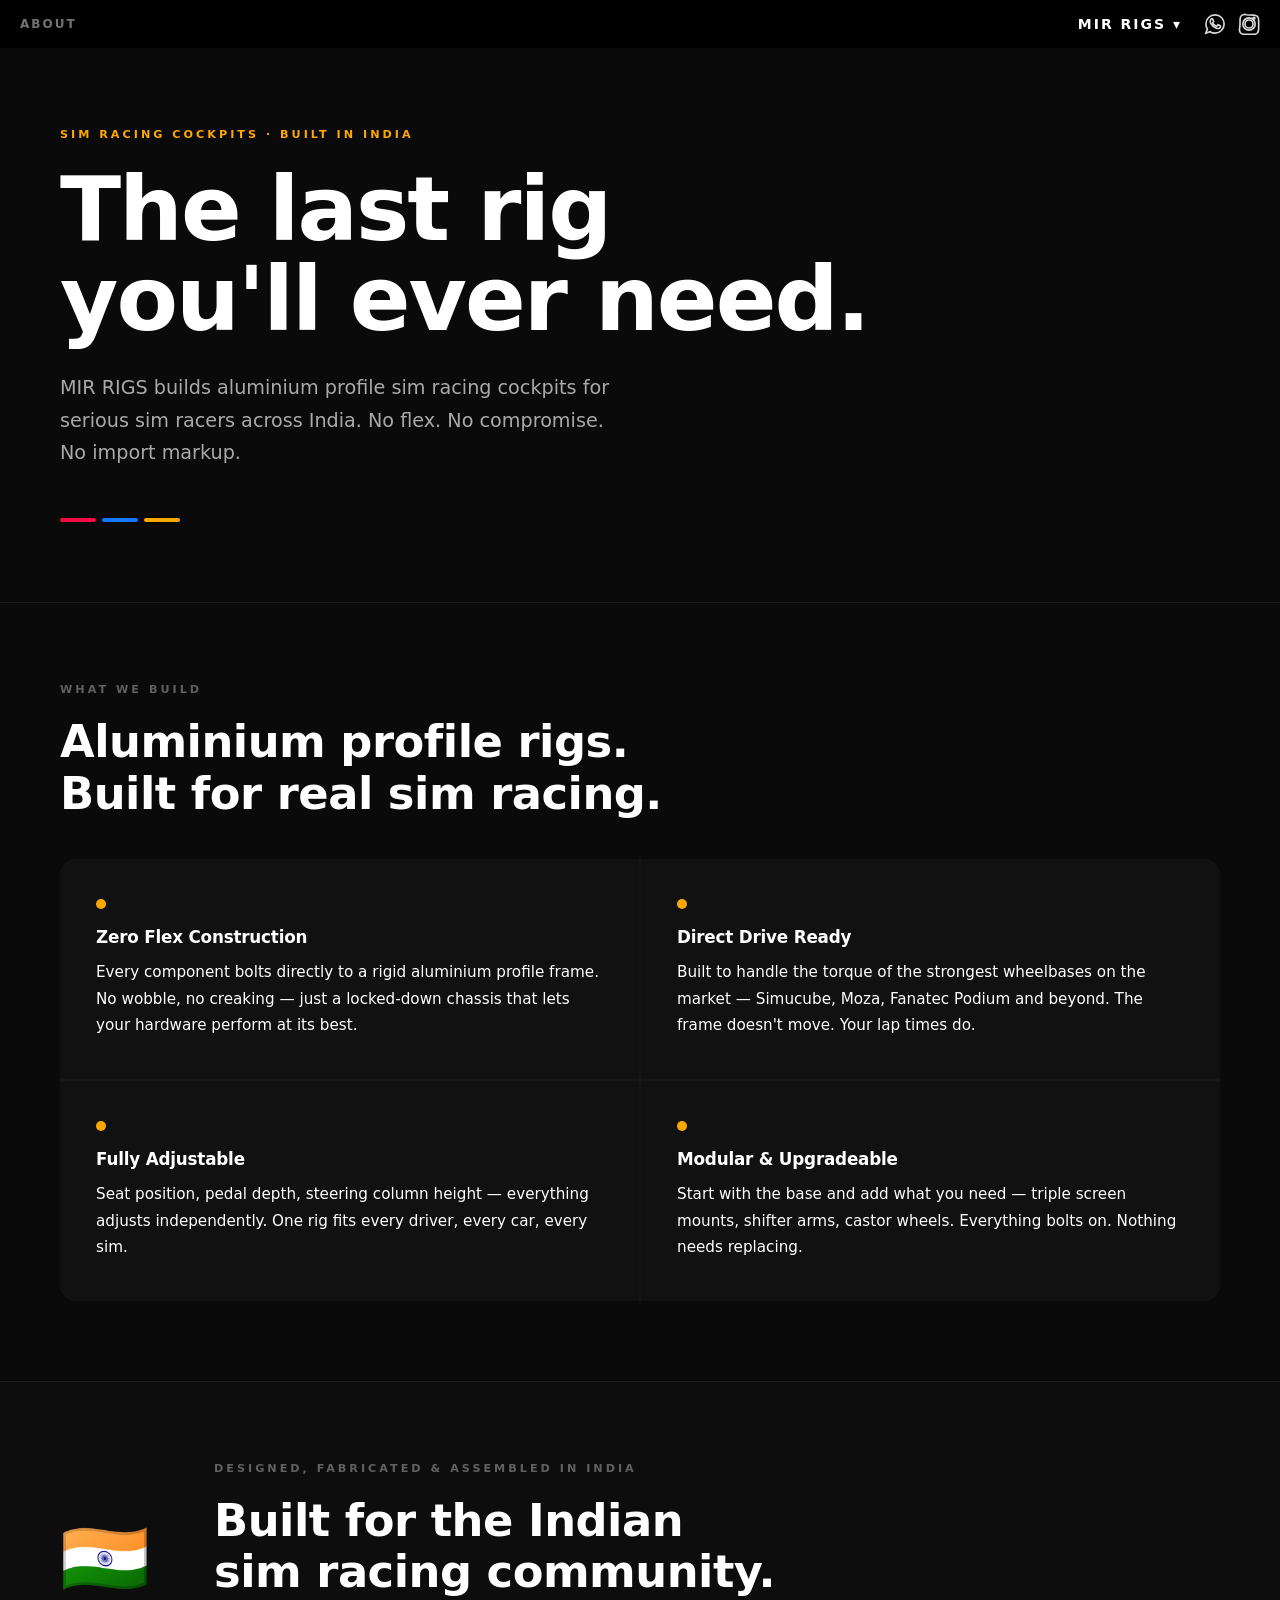
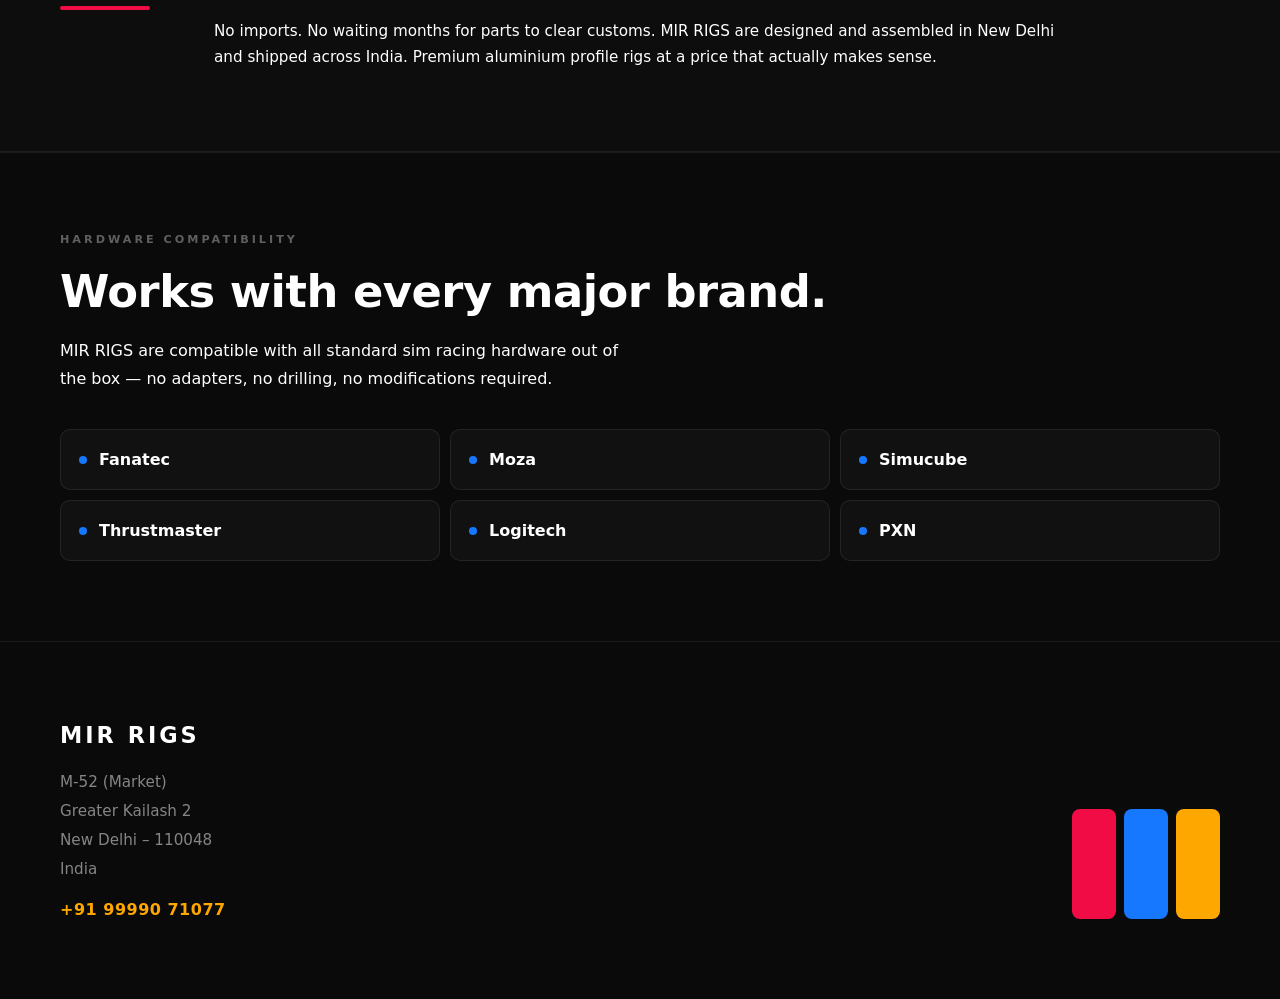
==== about/index.html @ 15a688af "Add about page" ====
<!DOCTYPE html>
<html lang="en">
<head>
  <meta charset="UTF-8" />
  <meta name="viewport" content="width=device-width, initial-scale=1.0" />
  <title>MIR RIGS – About</title>

  <meta name="description" content="MIR RIGS builds premium aluminium profile sim racing cockpits in India. Compatible with Fanatec, Moza, Simucube, Thrustmaster and more. Based in New Delhi, shipping across India.">
  <meta name="keywords" content="sim racing cockpit India, sim racing rig India, aluminium profile rig, direct drive sim rig, GT cockpit India, sim racing setup India, sim rig Delhi">

  <link rel="icon" type="image/png" sizes="512x512" href="/assets/favicon.png">
  <link rel="apple-touch-icon" sizes="180x180" href="/assets/apple-touch-icon.png">

  <meta property="og:type" content="website">
  <meta property="og:title" content="MIR RIGS – About">
  <meta property="og:description" content="Premium aluminium sim racing cockpits built in New Delhi. Configure yours online.">
  <meta property="og:image" content="https://mirrigs.github.io/assets/MIRLOGO.png">

  <link rel="stylesheet" href="../style.css" />
  <link rel="stylesheet" href="about.css" />
</head>

<body class="about-page">

<!-- ===== TOP BAR ===== -->
<div id="topbar">

  <div id="specSwitch">
    <span id="pageLabel">About</span>
  </div>

  <div id="rightBlock">
    <div id="logoDropdownWrap">
      <button id="logoDropdownBtn" aria-haspopup="true" aria-expanded="false">
        MIR RIGS ▾
      </button>
      <div id="logoDropdown" class="dropdown-menu" role="menu">
        <a href="/" class="dropdown-item">3D Viewer</a>
        <a href="/about" class="dropdown-item active">About</a>
      </div>
    </div>

    <div id="socials">
      <a href="https://wa.me/919999071077" target="_blank" aria-label="WhatsApp">
        <svg viewBox="0 0 24 24" aria-hidden="true">
          <path d="M12.04 2C6.58 2 2.13 6.45 2.13 11.9c0 1.98.52 3.91 1.5 5.61L2 22l4.66-1.61a9.86 9.86 0 0 0 5.38 1.58h.01c5.46 0 9.91-4.45 9.91-9.91C21.96 6.45 17.5 2 12.04 2Zm5.75 13.55c-.24.68-1.4 1.29-1.92 1.35-.48.06-1.08.09-1.74-.11-.4-.13-.91-.3-1.57-.58-2.76-1.2-4.56-4.13-4.7-4.32-.14-.19-1.12-1.49-1.12-2.84s.71-2.02.96-2.29c.24-.26.54-.33.72-.33h.52c.17 0 .4-.06.62.47.23.56.78 1.94.85 2.08.07.14.11.31.02.5-.09.19-.14.31-.28.48-.14.17-.3.33-.43.45-.14.14-.29.3-.13.59.16.29.72 1.19 1.54 1.93 1.06.94 1.95 1.24 2.24 1.38.29.14.46.12.63-.07.17-.19.72-.84.91-1.13.19-.28.38-.23.63-.14.25.09 1.6.76 1.88.9.28.14.47.21.54.33.07.12.07.69-.17 1.37Z"/>
        </svg>
      </a>
      <a href="https://www.instagram.com/mir_rigs" target="_blank" aria-label="Instagram">
        <svg viewBox="0 0 24 24" aria-hidden="true">
          <path d="M12 2.2c3.2 0 3.58.01 4.85.07 1.17.06 1.97.24 2.43.41a4.9 4.9 0 0 1 1.77 1.03 4.9 4.9 0 0 1 1.03 1.77c.17.46.35 1.26.41 2.43.06 1.27.07 1.65.07 4.85s-.01 3.58-.07 4.85c-.06 1.17-.24 1.97-.41 2.43a4.9 4.9 0 0 1-1.03 1.77 4.9 4.9 0 0 1-1.77 1.03c-.46.17-1.26.35-2.43.41-1.27.06-1.65.07-4.85.07s-3.58-.01-4.85-.07c-1.17-.06-1.97-.24-2.43-.41a4.9 4.9 0 0 1-1.77-1.03 4.9 4.9 0 0 1-1.03-1.77c-.17-.46-.35-1.26-.41-2.43C2.21 15.58 2.2 15.2 2.2 12s.01-3.58.07-4.85c.06-1.17.24-1.97.41-2.43a4.9 4.9 0 0 1 1.03-1.77 4.9 4.9 0 0 1 1.77-1.03c.46-.17 1.26-.35 2.43-.41C8.42 2.21 8.8 2.2 12 2.2Zm0 3.08a6.72 6.72 0 1 0 0 13.44 6.72 6.72 0 0 0 0-13.44Zm0 11.08a4.36 4.36 0 1 1 0-8.72 4.36 4.36 0 0 1 0 8.72Zm5.4-11.55a1.02 1.02 0 1 1 0 2.04 1.02 1.02 0 0 1 0-2.04Z"/>
        </svg>
      </a>
    </div>
  </div>

</div>

<!-- ===== CONTENT ===== -->
<main class="about-main">

  <!-- HERO -->
  <section class="ab-hero">
    <div class="ab-eyebrow">Sim Racing Cockpits · Built in India</div>
    <h1 class="ab-h1">The last rig<br>you'll ever need.</h1>
    <p class="ab-lead">
      MIR RIGS builds aluminium profile sim racing cockpits for serious sim racers across India.
      No flex. No compromise. No import markup.
    </p>
    <div class="ab-colorbar">
      <div style="background:#f10c45;"></div>
      <div style="background:#1677ff;"></div>
      <div style="background:#fea700;"></div>
    </div>
  </section>

  <!-- FEATURES -->
  <section class="ab-section">
    <div class="ab-section-label">What We Build</div>
    <h2 class="ab-h2">Aluminium profile rigs.<br>Built for real sim racing.</h2>
    <div class="ab-feature-grid">

      <div class="ab-feature-card">
        <div class="ab-num"></div>
        <h3 class="ab-h3">Zero Flex Construction</h3>
        <p class="ab-p">Every component bolts directly to a rigid aluminium profile frame. No wobble, no creaking — just a locked-down chassis that lets your hardware perform at its best.</p>
      </div>

      <div class="ab-feature-card">
        <div class="ab-num"></div>
        <h3 class="ab-h3">Direct Drive Ready</h3>
        <p class="ab-p">Built to handle the torque of the strongest wheelbases on the market — Simucube, Moza, Fanatec Podium and beyond. The frame doesn't move. Your lap times do.</p>
      </div>

      <div class="ab-feature-card">
        <div class="ab-num"></div>
        <h3 class="ab-h3">Fully Adjustable</h3>
        <p class="ab-p">Seat position, pedal depth, steering column height — everything adjusts independently. One rig fits every driver, every car, every sim.</p>
      </div>

      <div class="ab-feature-card">
        <div class="ab-num"></div>
        <h3 class="ab-h3">Modular & Upgradeable</h3>
        <p class="ab-p">Start with the base and add what you need — triple screen mounts, shifter arms, castor wheels. Everything bolts on. Nothing needs replacing.</p>
      </div>

    </div>
  </section>

  <!-- INDIA -->
  <section class="ab-india">
    <div class="ab-india-inner">
      <div class="ab-india-flag">
        <span>🇮🇳</span>
        <div class="ab-india-flag-bar"></div>
      </div>
      <div class="ab-india-text">
        <div class="ab-section-label">Designed, fabricated &amp; assembled in India</div>
        <h2 class="ab-h2">Built for the Indian<br>sim racing community.</h2>
        <p class="ab-p">No imports. No waiting months for parts to clear customs. MIR RIGS are designed and assembled in New Delhi and shipped across India. Premium aluminium profile rigs at a price that actually makes sense.</p>
      </div>
    </div>
  </section>

  <!-- COMPATIBILITY -->
  <section class="ab-section">
    <div class="ab-section-label">Hardware Compatibility</div>
    <h2 class="ab-h2">Works with every major brand.</h2>
    <p class="ab-p ab-p--lead">MIR RIGS are compatible with all standard sim racing hardware out of the box — no adapters, no drilling, no modifications required.</p>
    <div class="ab-compat-grid">
      <div class="ab-compat-item"><span class="ab-dot" style="background:#1677ff;"></span>Fanatec</div>
      <div class="ab-compat-item"><span class="ab-dot" style="background:#1677ff;"></span>Moza</div>
      <div class="ab-compat-item"><span class="ab-dot" style="background:#1677ff;"></span>Simucube</div>
      <div class="ab-compat-item"><span class="ab-dot" style="background:#1677ff;"></span>Thrustmaster</div>
      <div class="ab-compat-item"><span class="ab-dot" style="background:#1677ff;"></span>Logitech</div>
      <div class="ab-compat-item"><span class="ab-dot" style="background:#1677ff;"></span>PXN</div>
    </div>
  </section>

  <!-- CONTACT -->
  <section class="ab-contact">
    <div class="ab-contact-inner">
      <div class="ab-contact-left">
        <div class="ab-contact-brand">MIR RIGS</div>
        <address class="ab-address">
          M-52 (Market)<br>
          Greater Kailash 2<br>
          New Delhi – 110048<br>
          India
        </address>
        <a href="tel:+919999071077" class="ab-phone">+91 99990 71077</a>
      </div>
      <div class="ab-color-blocks">
        <div style="background:#f10c45;"></div>
        <div style="background:#1677ff;"></div>
        <div style="background:#fea700;"></div>
      </div>
    </div>
  </section>

</main>

<script>
  const dropBtn = document.getElementById("logoDropdownBtn");
  const dropMenu = document.getElementById("logoDropdown");
  dropBtn.addEventListener("click", e => {
    e.stopPropagation();
    const isOpen = dropMenu.classList.toggle("show");
    dropBtn.setAttribute("aria-expanded", isOpen);
  });
  document.addEventListener("click", () => {
    dropMenu.classList.remove("show");
    dropBtn.setAttribute("aria-expanded", false);
  });
</script>

</body>
</html>
---- style.css ----
/* ================== ROOT ================== */
:root {
  --topbar-height: 48px;
  --bottom-bar-height: 56px;
}

html, body {
  margin: 0;
  font-family: system-ui, sans-serif;
  background: #1f1f1f;
}

/* ================== TOP BAR ================== */
#topbar {
  position: fixed;
  top: 0;
  left: 0;
  width: 100%;
  height: var(--topbar-height);
  background: #000;
  z-index: 20;

  display: flex;
  align-items: center;
  justify-content: space-between;
  padding: 0 20px;
  box-sizing: border-box;
  gap: 12px;
}

/* ================== SPEC SWITCH ================== */
#specSwitch {
  display: flex;
  gap: 8px;
  flex-shrink: 0;
  align-items: center;
}

.spec-btn {
  height: 32px;
  min-width: 90px;
  padding: 0 16px;
  background: #fff;
  color: #000;
  border: 2px solid #ccc;
  border-radius: 999px;
  font-weight: 700;
  font-size: 13px;
  cursor: pointer;
  transition: background 0.15s ease, color 0.15s ease, border-color 0.15s ease;
}

.spec-btn.active {
  background: #1677ff;
  color: #fff;
  border-color: #fff;
}

/* ================== RIGHT BLOCK ================== */
#rightBlock {
  display: flex;
  align-items: center;
  gap: 14px;
  flex-shrink: 0;
}

/* ================== LOGO DROPDOWN BUTTON ================== */
#logoDropdownWrap {
  position: relative;
}

#logoDropdownBtn {
  background: transparent;
  border: none;
  color: #fff;
  font-weight: 800;
  font-size: 14px;
  letter-spacing: 2px;
  white-space: nowrap;
  cursor: pointer;
  padding: 4px 8px;
  border-radius: 6px;
  transition: opacity 0.15s ease;
}

#logoDropdownBtn:hover {
  opacity: 0.75;
}

/* ================== DROPDOWN MENU ================== */
.dropdown-menu {
  position: absolute;
  top: calc(100% + 10px);
  right: 0;
  min-width: 180px;
  background: #fff;
  border-radius: 12px;
  box-shadow: 0 8px 32px rgba(0,0,0,0.18);
  overflow: hidden;
  opacity: 0;
  pointer-events: none;
  transform: translateY(-6px);
  transition: opacity 0.15s ease, transform 0.15s ease;
  z-index: 999;
}

.dropdown-menu.show {
  opacity: 1;
  pointer-events: all;
  transform: translateY(0);
}

.dropdown-item {
  display: block;
  padding: 12px 20px;
  font-size: 14px;
  font-weight: 600;
  color: #111;
  text-decoration: none;
  border-left: 3px solid transparent;
  transition: background 0.1s ease, border-color 0.1s ease;
}

.dropdown-item:hover {
  background: #f5f5f5;
  border-left-color: #1677ff;
}

.dropdown-item.active {
  border-left-color: #f10c45;
  color: #f10c45;
}

/* ================== SOCIALS ================== */
#socials {
  display: flex;
  gap: 12px;
}

#socials a {
  width: 22px;
  height: 22px;
  display: flex;
  align-items: center;
  justify-content: center;
}

#socials svg {
  width: 100%;
  height: 100%;
  fill: none;
  stroke: #fff;
  stroke-width: 1.8;
  opacity: 0.85;
  shape-rendering: geometricPrecision;
}

#socials a:hover svg { opacity: 0.6; }

/* ================== CANVAS ================== */
canvas { display: block; }

/* ================== UI PANEL ================== */
#ui {
  position: fixed;
  left: 20px;
  top: calc(var(--topbar-height) + (100vh - var(--topbar-height)) / 2);
  transform: translateY(-50%);
  width: 260px;
  max-height: calc(100vh - var(--topbar-height) - 60px);
  padding: 10px;
  background: #e5e5e5;
  display: flex;
  flex-direction: column;
  gap: 6px;
  overflow-y: auto;
  overflow-x: hidden;
  box-sizing: border-box;
}

#ui::after {
  content: "";
  position: sticky;
  bottom: 0;
  height: 32px;
  pointer-events: none;
  background: linear-gradient(to bottom, rgba(229,229,229,0), rgba(229,229,229,1));
}

/* ── h3 scoped to #ui only — does NOT affect about page ── */
#ui h3 {
  margin: 6px 0 2px;
  font-size: 0.9rem;
  opacity: 0.7;
}

/* ── buttons scoped to #ui only — does NOT affect about page ── */
#ui button,
.gt-only button,
.kart-only button {
  padding: 8px 12px;
  background: #fff;
  border: 2px solid transparent;
  cursor: pointer;
  text-align: center;
}

#ui button.active,
.gt-only button.active,
.kart-only button.active {
  border-color: #f10c45;
}

.gt-only button,
.kart-only button {
  display: block;
  width: 100%;
  margin-bottom: 6px;
}

.price {
  font-size: 0.8em;
  opacity: 0.6;
  margin-left: 6px;
}

/* ================== COLOR BUTTONS ================== */
.group { display: flex; gap: 8px; }

.color {
  flex: 1;
  display: flex;
  align-items: center;
  justify-content: center;
  gap: 8px;
  color: #000;
}

.swatch { width: 14px; height: 14px; }
.swatch.silver { background: #cfcfcf; }
.swatch.black  { background: #000; }

hr {
  border: none;
  border-top: 1px solid #ccc;
  margin: 8px 0;
}

/* ================== TOTAL PRICE ================== */
#totalPrice {
  position: fixed;
  bottom: 70px;
  right: 20px;
  width: 220px;
  height: 44px;
  line-height: 44px;
  padding: 0 18px;
  background: #f10c45;
  color: #fff;
  font-weight: 800;
  text-align: center;
  box-sizing: border-box;
}

/* ================== FINALIZE BUTTON ================== */
#finalizeBtn {
  position: fixed;
  bottom: 20px;
  right: 20px;
  width: 220px;
  height: 44px;
  padding: 0 18px;
  font-size: 1.05rem;
  background: #1677ff;
  color: #fff;
  font-weight: 800;
  border: none;
  cursor: pointer;
  box-sizing: border-box;
}

/* ================== OVERLAY ================== */
#overlay {
  position: fixed;
  inset: 0;
  background: rgba(0,0,0,0.6);
  display: none;
  align-items: center;
  justify-content: center;
  z-index: 99999;
}

#overlay.show { display: flex; }

.overlay-card {
  background: #fff;
  padding: 24px 28px;
  width: min(360px, 90vw);
  position: relative;
  box-sizing: border-box;
}

.overlay-card h2 { margin-top: 0; }

.close-overlay {
  position: absolute;
  top: 12px;
  right: 12px;
  background: none;
  border: none;
  font-size: 18px;
  cursor: pointer;
}

.overlay-price {
  margin-top: 16px;
  font-size: 1.2rem;
  font-weight: 800;
}

.overlay-note {
  margin-top: 10px;
  font-size: 0.85rem;
  opacity: 0.7;
}

/* ================== TOOLTIP ================== */
#tooltip {
  position: fixed;
  min-width: 200px;
  max-width: 260px;
  padding: 10px 14px;
  background: rgba(31,31,31,0.95);
  color: #fff;
  font-size: 0.85rem;
  line-height: 1.4;
  border-radius: 12px;
  border: 2px solid #fea700;
  pointer-events: none;
  opacity: 0;
  transform: translateY(-6px);
  transition: opacity 0.15s ease, transform 0.15s ease;
  z-index: 9999;
}

#tooltip.show {
  opacity: 1;
  transform: translateY(0);
}

#tooltip.spec-tooltip {
  max-width: 300px;
  padding: 14px 16px;
  font-size: 0.9rem;
}

[data-tooltip] { position: relative; }

/* ================== ORBIT HINT ================== */
#orbitHint {
  position: fixed;
  top: 88px;
  right: 26px;
  display: flex;
  align-items: center;
  gap: 10px;
  color: #fea700;
  font-size: 14px;
  font-weight: 600;
  letter-spacing: 0.8px;
  text-transform: uppercase;
  opacity: 0.9;
  pointer-events: none;
  z-index: 6;
}

#orbitHint .arrow {
  font-size: 18px;
  line-height: 1;
  animation: orbitPulse 2s ease-in-out infinite;
}

@keyframes orbitPulse {
  0%   { transform: rotate(0deg);   opacity: 0.4; }
  50%  { transform: rotate(180deg); opacity: 1;   }
  100% { transform: rotate(360deg); opacity: 0.4; }
}

/* ================== SPEC VISIBILITY ================== */
.gt-only   { display: block; }
.kart-only { display: none;  }

body.kart-spec .gt-only   { display: none;  }
body.kart-spec .kart-only { display: block; }

/* ================== LANDSCAPE TOUCH ================== */
@media (orientation: landscape) and (pointer: coarse) {
  #ui {
    top: calc(var(--topbar-height) + 12px);
    transform: none;
    max-height: calc(100dvh - var(--topbar-height) - 53px);
  }
}

/* ================== PORTRAIT MODE ================== */
@media (orientation: portrait) {

  canvas {
    margin-top: var(--topbar-height);
    width: 100% !important;
  }

  #topbar {
    padding: 0 12px;
    gap: 8px;
  }

  .spec-btn {
    min-width: 72px;
    padding: 0 10px;
    font-size: 11px;
    height: 28px;
  }

  #logoDropdownBtn {
    font-size: 11px;
    letter-spacing: 1px;
  }

  #socials a {
    width: 20px;
    height: 20px;
  }

  #orbitHint { display: none; }

  #ui {
    position: fixed;
    left: 0;
    right: 0;
    top: calc(var(--topbar-height) + var(--portrait-3d-h, calc(55vh - var(--topbar-height))));
    transform: none;
    width: 100%;
    max-height: calc(
      100dvh
      - var(--topbar-height)
      - var(--portrait-3d-h, calc(55vh - var(--topbar-height)))
      - var(--bottom-bar-height)
    );
    border-radius: 0;
    padding: 10px 14px 4px;
    gap: 4px;
    background: #e5e5e5;
    overflow-y: auto;
    overflow-x: hidden;
    box-sizing: border-box;
  }

  #ui button,
  .gt-only button,
  .kart-only button {
    padding: 7px 10px;
    margin-bottom: 4px;
    font-size: 0.9rem;
  }

  #ui h3 {
    font-size: 0.8rem;
    margin: 4px 0 2px;
  }

  #totalPrice {
    position: fixed;
    bottom: 0;
    left: 0;
    right: auto;
    width: 50%;
    height: var(--bottom-bar-height);
    line-height: var(--bottom-bar-height);
    padding: 0;
    text-align: center;
    font-size: 1rem;
    box-sizing: border-box;
    border-radius: 0;
    z-index: 30;
  }

  #finalizeBtn {
    position: fixed;
    bottom: 0;
    left: 50%;
    right: 0;
    width: 50%;
    height: var(--bottom-bar-height);
    padding: 0;
    font-size: 0.95rem;
    box-sizing: border-box;
    border-radius: 0;
    z-index: 30;
  }

  #tooltip {
    min-width: 180px;
    max-width: calc(100vw - 24px);
  }

  #tooltip.spec-tooltip {
    max-width: calc(100vw - 24px);
  }

  .dropdown-menu {
    right: auto;
    left: 0;
  }
}
---- about/about.css ----
/* =========================================================
   about.css — fully standalone, no style.css needed
   Topbar styles copied exactly from style.css
   ========================================================= */

/* ── Reset ── */
*, *::before, *::after {
  box-sizing: border-box;
  margin: 0;
  padding: 0;
}

/* ── Page ── */
body, html {
  font-family: system-ui, sans-serif;
}

.about-page {
  background: #0a0a0a;
  min-height: 100vh;
  color: #ffffff;
}

/* =========================================================
   TOPBAR — identical to style.css
   ========================================================= */

#topbar {
  position: fixed;
  top: 0;
  left: 0;
  width: 100%;
  height: 48px;
  background: #000;
  z-index: 20;
  display: flex;
  align-items: center;
  justify-content: space-between;
  padding: 0 20px;
  box-sizing: border-box;
  gap: 12px;
}

#specSwitch {
  display: flex;
  gap: 8px;
  flex-shrink: 0;
  align-items: center;
}

#pageLabel {
  color: rgba(255,255,255,0.45);
  font-weight: 700;
  font-size: 12px;
  letter-spacing: 2px;
  text-transform: uppercase;
}

#rightBlock {
  display: flex;
  align-items: center;
  gap: 14px;
  flex-shrink: 0;
}

#logoDropdownWrap {
  position: relative;
}

#logoDropdownBtn {
  background: transparent;
  border: none;
  color: #fff;
  font-weight: 800;
  font-size: 14px;
  letter-spacing: 2px;
  white-space: nowrap;
  cursor: pointer;
  padding: 4px 8px;
  border-radius: 6px;
  transition: opacity 0.15s ease;
  font-family: system-ui, sans-serif;
}

#logoDropdownBtn:hover {
  opacity: 0.75;
}

.dropdown-menu {
  position: absolute;
  top: calc(100% + 10px);
  right: 0;
  min-width: 180px;
  background: #fff;
  border-radius: 12px;
  box-shadow: 0 8px 32px rgba(0,0,0,0.18);
  overflow: hidden;
  opacity: 0;
  pointer-events: none;
  transform: translateY(-6px);
  transition: opacity 0.15s ease, transform 0.15s ease;
  z-index: 999;
}

.dropdown-menu.show {
  opacity: 1;
  pointer-events: all;
  transform: translateY(0);
}

.dropdown-item {
  display: block;
  padding: 12px 20px;
  font-size: 14px;
  font-weight: 600;
  color: #111;
  text-decoration: none;
  border-left: 3px solid transparent;
  transition: background 0.1s ease, border-color 0.1s ease;
  font-family: system-ui, sans-serif;
}

.dropdown-item:hover {
  background: #f5f5f5;
  border-left-color: #1677ff;
}

.dropdown-item.active {
  border-left-color: #f10c45;
  color: #f10c45;
}

#socials {
  display: flex;
  gap: 12px;
}

#socials a {
  width: 22px;
  height: 22px;
  display: flex;
  align-items: center;
  justify-content: center;
}

#socials svg {
  width: 100%;
  height: 100%;
  fill: none;
  stroke: #fff;
  stroke-width: 1.8;
  opacity: 0.85;
  shape-rendering: geometricPrecision;
}

#socials a:hover svg {
  opacity: 0.6;
}

/* =========================================================
   PAGE CONTENT
   ========================================================= */

.about-main {
  padding-top: 48px;
}

.ab-hero,
.ab-section,
.ab-india,
.ab-contact {
  padding-top: 80px;
  padding-bottom: 80px;
  padding-left: 60px;
  padding-right: 60px;
}

.ab-section {
  border-top: 1px solid rgba(255,255,255,0.07);
}

/* ── Labels ── */
.ab-eyebrow {
  display: block;
  font-size: 0.7rem;
  font-weight: 700;
  letter-spacing: 3px;
  text-transform: uppercase;
  color: #fea700;
  margin-bottom: 24px;
}

.ab-section-label {
  display: block;
  font-size: 0.7rem;
  font-weight: 700;
  letter-spacing: 3px;
  text-transform: uppercase;
  color: rgba(255,255,255,0.35);
  margin-bottom: 20px;
}

/* ── Headings ── */
.ab-h1 {
  font-size: clamp(3rem, 7vw, 6rem);
  font-weight: 900;
  line-height: 1.0;
  letter-spacing: -2px;
  color: #ffffff;
  margin: 0 0 28px;
}

.ab-h2 {
  font-size: clamp(1.8rem, 3.5vw, 2.8rem);
  font-weight: 900;
  line-height: 1.15;
  letter-spacing: -0.5px;
  color: #ffffff;
  margin: 0 0 20px;
}

.ab-h3 {
  font-size: 1.05rem;
  font-weight: 800;
  color: #ffffff;
  margin: 0 0 12px;
  letter-spacing: -0.2px;
}

/* ── Body text ── */
.ab-lead {
  font-size: clamp(1rem, 2vw, 1.2rem);
  line-height: 1.7;
  color: rgba(255,255,255,0.65);
  max-width: 560px;
  margin: 0 0 48px;
  font-weight: 500;
}

.ab-p {
  font-size: 0.95rem;
  line-height: 1.75;
  color: #ffffff;
  margin: 0;
  font-weight: 400;
}

.ab-p--lead {
  font-size: 1rem;
  max-width: 580px;
  margin-bottom: 36px;
}

/* ── Hero color bar ── */
.ab-colorbar {
  display: flex;
  gap: 6px;
  width: 120px;
}

.ab-colorbar div {
  height: 4px;
  flex: 1;
  border-radius: 2px;
}

/* ── Feature grid ── */
.ab-feature-grid {
  display: grid;
  grid-template-columns: repeat(2, 1fr);
  gap: 2px;
  background: rgba(255,255,255,0.05);
  border-radius: 16px;
  overflow: hidden;
  margin-top: 40px;
}

.ab-feature-card {
  background: #111111;
  padding: 40px 36px;
  transition: background 0.2s ease;
}

.ab-feature-card:hover {
  background: #161616;
}

.ab-num {
  display: block;
  width: 10px;
  height: 10px;
  border-radius: 50%;
  background-color: #fea700;
  margin-bottom: 18px;
}

/* ── India section ── */
.ab-india {
  background: #0d0d0d;
  border-top: 1px solid rgba(255,255,255,0.07);
  border-bottom: 1px solid rgba(255,255,255,0.07);
}

.ab-india-inner {
  display: grid;
  grid-template-columns: auto 1fr;
  gap: 64px;
  align-items: center;
  max-width: 1000px;
}

.ab-india-flag {
  display: flex;
  flex-direction: column;
  align-items: center;
  gap: 12px;
  font-size: 4.5rem;
  line-height: 1;
}

.ab-india-flag-bar {
  width: 100%;
  height: 4px;
  background: #f10c45;
  border-radius: 2px;
}

/* ── Compatibility grid ── */
.ab-compat-grid {
  display: grid;
  grid-template-columns: repeat(3, 1fr);
  gap: 10px;
}

.ab-compat-item {
  background: #111111;
  border: 1px solid rgba(255,255,255,0.08);
  border-radius: 10px;
  padding: 20px 18px;
  font-weight: 800;
  font-size: 1rem;
  color: #ffffff;
  display: flex;
  align-items: center;
  gap: 12px;
  transition: border-color 0.15s ease, transform 0.15s ease;
}

.ab-compat-item:hover {
  border-color: rgba(255,255,255,0.25);
  transform: translateY(-2px);
}

.ab-dot {
  display: inline-block;
  width: 8px;
  height: 8px;
  border-radius: 50%;
  flex-shrink: 0;
}

/* ── Contact footer ── */
.ab-contact {
  border-top: 1px solid rgba(255,255,255,0.07);
}

.ab-contact-inner {
  display: flex;
  justify-content: space-between;
  align-items: flex-end;
  gap: 40px;
}

.ab-contact-brand {
  font-size: 1.4rem;
  font-weight: 900;
  letter-spacing: 3px;
  color: #ffffff;
  margin-bottom: 20px;
}

.ab-address {
  font-style: normal;
  font-size: 0.95rem;
  line-height: 1.9;
  color: rgba(255,255,255,0.5);
  font-weight: 400;
  margin: 0 0 16px;
}

.ab-phone {
  display: inline-block;
  font-size: 1rem;
  font-weight: 700;
  color: #fea700;
  text-decoration: none;
  letter-spacing: 0.5px;
  transition: opacity 0.15s ease;
}

.ab-phone:hover {
  opacity: 0.7;
}

.ab-color-blocks {
  display: flex;
  gap: 8px;
  flex-shrink: 0;
}

.ab-color-blocks div {
  width: 44px;
  height: 110px;
  border-radius: 8px;
}

/* ── Mobile ── */
@media (max-width: 700px) {
  .ab-hero,
  .ab-section,
  .ab-india,
  .ab-contact {
    padding-left: 24px;
    padding-right: 24px;
    padding-top: 60px;
    padding-bottom: 60px;
  }

  .ab-feature-grid {
    grid-template-columns: 1fr;
  }

  .ab-india-inner {
    grid-template-columns: 1fr;
    gap: 32px;
  }

  .ab-compat-grid {
    grid-template-columns: repeat(2, 1fr);
  }

  .ab-contact-inner {
    flex-direction: column;
    align-items: flex-start;
  }

  .ab-color-blocks {
    display: none;
  }
}
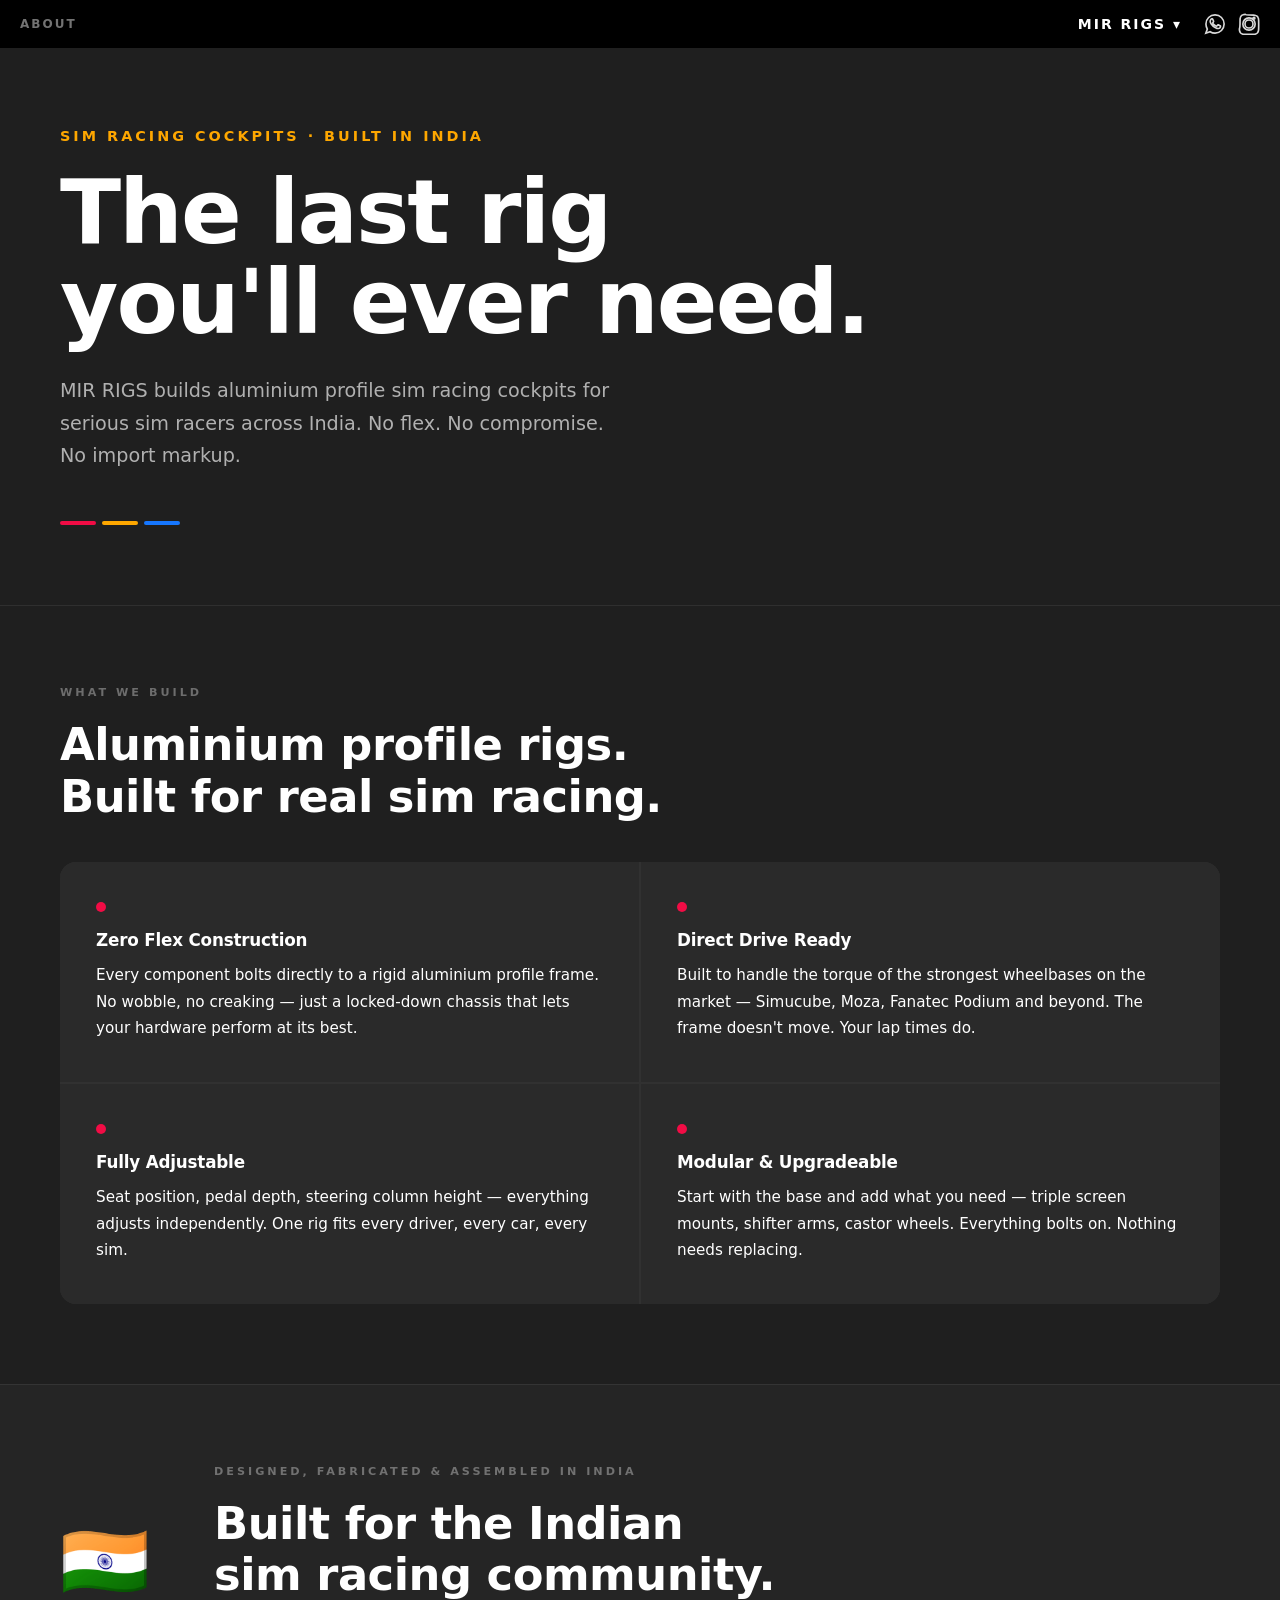
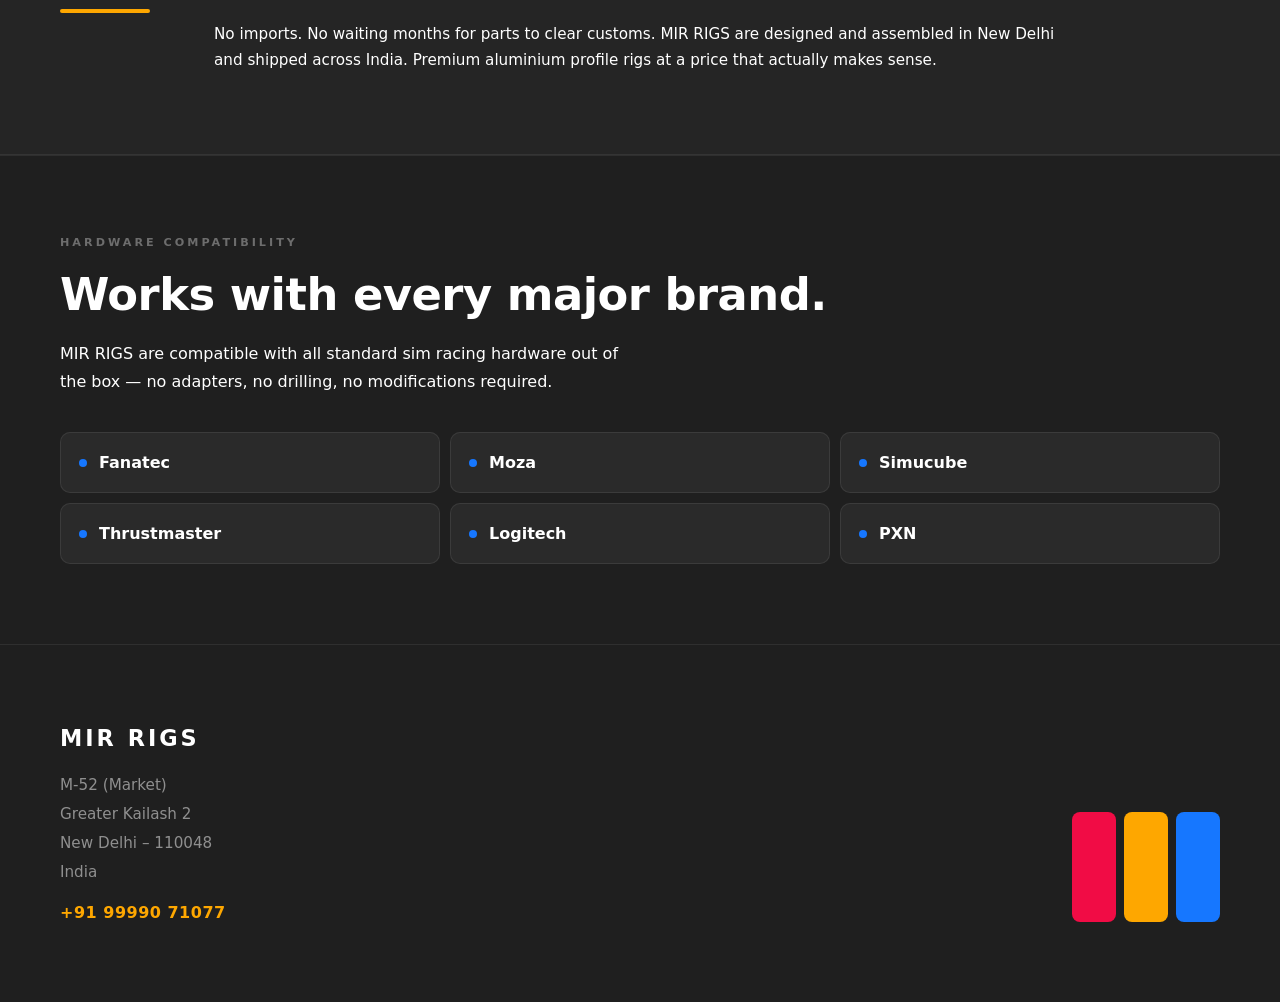
==== commit 840f0da8: "Add race strategy calculator, dark UI redesign, nav updates" ====
--- a/about/index.html
+++ b/about/index.html
@@ -37,6 +37,7 @@
       <div id="logoDropdown" class="dropdown-menu" role="menu">
         <a href="/" class="dropdown-item">3D Viewer</a>
         <a href="/about" class="dropdown-item active">About</a>
+        <a href="/strategy" class="dropdown-item">Race Strategy</a>
       </div>
     </div>
 
@@ -69,8 +70,8 @@
     </p>
     <div class="ab-colorbar">
       <div style="background:#f10c45;"></div>
+      <div style="background:#fea700;"></div>
       <div style="background:#1677ff;"></div>
-      <div style="background:#fea700;"></div>
     </div>
   </section>
 
@@ -152,8 +153,8 @@
       </div>
       <div class="ab-color-blocks">
         <div style="background:#f10c45;"></div>
+        <div style="background:#fea700;"></div>
         <div style="background:#1677ff;"></div>
-        <div style="background:#fea700;"></div>
       </div>
     </div>
   </section>
--- a/style.css
+++ b/style.css
@@ -40,14 +40,20 @@
   height: 32px;
   min-width: 90px;
   padding: 0 16px;
+
   background: #fff;
   color: #000;
   border: 2px solid #ccc;
   border-radius: 999px;
+
   font-weight: 700;
   font-size: 13px;
   cursor: pointer;
-  transition: background 0.15s ease, color 0.15s ease, border-color 0.15s ease;
+
+  transition:
+    background 0.15s ease,
+    color 0.15s ease,
+    border-color 0.15s ease;
 }
 
 .spec-btn.active {
@@ -70,21 +76,22 @@
 }
 
 #logoDropdownBtn {
-  background: transparent;
-  border: none;
+  background: rgba(255,255,255,0.07);
+  border: 1px solid rgba(255,255,255,0.18);
   color: #fff;
   font-weight: 800;
-  font-size: 14px;
+  font-size: 13px;
   letter-spacing: 2px;
   white-space: nowrap;
   cursor: pointer;
-  padding: 4px 8px;
-  border-radius: 6px;
-  transition: opacity 0.15s ease;
+  padding: 6px 14px;
+  border-radius: 999px;
+  transition: background 0.15s ease, border-color 0.15s ease;
 }
 
 #logoDropdownBtn:hover {
-  opacity: 0.75;
+  background: rgba(255,255,255,0.13);
+  border-color: rgba(255,255,255,0.35);
 }
 
 /* ================== DROPDOWN MENU ================== */
@@ -93,14 +100,17 @@
   top: calc(100% + 10px);
   right: 0;
   min-width: 180px;
+
   background: #fff;
   border-radius: 12px;
   box-shadow: 0 8px 32px rgba(0,0,0,0.18);
   overflow: hidden;
+
   opacity: 0;
   pointer-events: none;
   transform: translateY(-6px);
   transition: opacity 0.15s ease, transform 0.15s ease;
+
   z-index: 999;
 }
 
@@ -160,19 +170,29 @@
 /* ================== CANVAS ================== */
 canvas { display: block; }
 
-/* ================== UI PANEL ================== */
+/* ================== UI PANEL — LANDSCAPE ================== */
 #ui {
   position: fixed;
   left: 20px;
-  top: calc(var(--topbar-height) + (100vh - var(--topbar-height)) / 2);
+
+  top: calc(
+    var(--topbar-height) +
+    (100vh - var(--topbar-height)) / 2
+  );
   transform: translateY(-50%);
+
   width: 260px;
   max-height: calc(100vh - var(--topbar-height) - 60px);
-  padding: 10px;
-  background: #e5e5e5;
+
+  padding: 14px;
+  background: #1a1a1a;
+  border: 1.5px solid rgba(255,255,255,0.12);
+  border-radius: 14px;
+
   display: flex;
   flex-direction: column;
   gap: 6px;
+
   overflow-y: auto;
   overflow-x: hidden;
   box-sizing: border-box;
@@ -184,48 +204,71 @@
   bottom: 0;
   height: 32px;
   pointer-events: none;
-  background: linear-gradient(to bottom, rgba(229,229,229,0), rgba(229,229,229,1));
-}
-
-/* ── h3 scoped to #ui only — does NOT affect about page ── */
+  background: linear-gradient(
+    to bottom,
+    rgba(26, 26, 26, 0),
+    rgba(26, 26, 26, 1)
+  );
+}
+
+/* ── Section headings ── */
 #ui h3 {
-  margin: 6px 0 2px;
-  font-size: 0.9rem;
-  opacity: 0.7;
-}
-
-/* ── buttons scoped to #ui only — does NOT affect about page ── */
+  margin: 8px 0 4px;
+  font-size: 0.7rem;
+  font-weight: 700;
+  letter-spacing: 3px;
+  text-transform: uppercase;
+  color: rgba(255,255,255,0.35);
+  opacity: 1;
+}
+
+/* ── All option buttons ── */
 #ui button,
 .gt-only button,
 .kart-only button {
-  padding: 8px 12px;
-  background: #fff;
-  border: 2px solid transparent;
+  padding: 9px 12px;
+  background: #2a2a2a;
+  border: 1px solid rgba(255,255,255,0.08);
+  border-radius: 8px;
   cursor: pointer;
-  text-align: center;
+  text-align: left;
+  color: #ffffff;
+  font-size: 0.9rem;
+  font-weight: 500;
+  font-family: system-ui, sans-serif;
+  transition: background 0.15s ease, border-color 0.15s ease;
+}
+
+#ui button:hover,
+.gt-only button:hover,
+.kart-only button:hover {
+  background: #333333;
+  border-color: rgba(255,255,255,0.15);
 }
 
 #ui button.active,
 .gt-only button.active,
 .kart-only button.active {
   border-color: #f10c45;
+  background: rgba(241, 12, 69, 0.1);
 }
 
 .gt-only button,
 .kart-only button {
   display: block;
   width: 100%;
-  margin-bottom: 6px;
-}
-
+  margin-bottom: 4px;
+}
+
+/* ── Price label inside buttons ── */
 .price {
   font-size: 0.8em;
-  opacity: 0.6;
+  opacity: 0.45;
   margin-left: 6px;
 }
 
-/* ================== COLOR BUTTONS ================== */
-.group { display: flex; gap: 8px; }
+/* ── Color buttons ── */
+.group { display: flex; gap: 6px; }
 
 .color {
   flex: 1;
@@ -233,17 +276,19 @@
   align-items: center;
   justify-content: center;
   gap: 8px;
-  color: #000;
-}
-
-.swatch { width: 14px; height: 14px; }
+  color: #ffffff;
+}
+
+/* ── Color swatch ── */
+.swatch { width: 12px; height: 12px; border-radius: 2px; }
 .swatch.silver { background: #cfcfcf; }
-.swatch.black  { background: #000; }
-
+.swatch.black  { background: #444; border: 1px solid rgba(255,255,255,0.2); }
+
+/* ── Divider ── */
 hr {
   border: none;
-  border-top: 1px solid #ccc;
-  margin: 8px 0;
+  border-top: 1px solid rgba(255,255,255,0.08);
+  margin: 6px 0;
 }
 
 /* ================== TOTAL PRICE ================== */
@@ -251,15 +296,19 @@
   position: fixed;
   bottom: 70px;
   right: 20px;
+
   width: 220px;
   height: 44px;
   line-height: 44px;
   padding: 0 18px;
+
   background: #f10c45;
   color: #fff;
+
   font-weight: 800;
   text-align: center;
   box-sizing: border-box;
+  border-radius: 10px 10px 0 0;
 }
 
 /* ================== FINALIZE BUTTON ================== */
@@ -267,23 +316,33 @@
   position: fixed;
   bottom: 20px;
   right: 20px;
+
   width: 220px;
   height: 44px;
   padding: 0 18px;
   font-size: 1.05rem;
+
   background: #1677ff;
   color: #fff;
+
   font-weight: 800;
   border: none;
   cursor: pointer;
   box-sizing: border-box;
+  border-radius: 0 0 10px 10px;
+  font-family: system-ui, sans-serif;
+  transition: opacity 0.15s ease;
+}
+
+#finalizeBtn:hover {
+  opacity: 0.85;
 }
 
 /* ================== OVERLAY ================== */
 #overlay {
   position: fixed;
   inset: 0;
-  background: rgba(0,0,0,0.6);
+  background: rgba(0, 0, 0, 0.75);
   display: none;
   align-items: center;
   justify-content: center;
@@ -293,35 +352,70 @@
 #overlay.show { display: flex; }
 
 .overlay-card {
-  background: #fff;
-  padding: 24px 28px;
-  width: min(360px, 90vw);
+  background: #1a1a1a;
+  border: 1px solid rgba(255,255,255,0.1);
+  border-radius: 16px;
+  padding: 28px 32px;
+  width: min(380px, 90vw);
   position: relative;
   box-sizing: border-box;
-}
-
-.overlay-card h2 { margin-top: 0; }
+  color: #ffffff;
+}
+
+.overlay-card h2 {
+  margin-top: 0;
+  margin-bottom: 16px;
+  font-size: 1.1rem;
+  font-weight: 900;
+  letter-spacing: 2px;
+  text-transform: uppercase;
+  color: #ffffff;
+}
 
 .close-overlay {
   position: absolute;
-  top: 12px;
-  right: 12px;
-  background: none;
+  top: 14px;
+  right: 14px;
+  background: rgba(255,255,255,0.08);
   border: none;
-  font-size: 18px;
+  border-radius: 6px;
+  font-size: 16px;
   cursor: pointer;
+  color: #fff;
+  width: 28px;
+  height: 28px;
+  display: flex;
+  align-items: center;
+  justify-content: center;
+  transition: background 0.15s ease;
+}
+
+.close-overlay:hover {
+  background: rgba(255,255,255,0.15);
+}
+
+#buildSummary {
+  font-size: 0.9rem;
+  line-height: 2;
+  color: rgba(255,255,255,0.7);
+  border-top: 1px solid rgba(255,255,255,0.08);
+  border-bottom: 1px solid rgba(255,255,255,0.08);
+  padding: 12px 0;
+  margin-bottom: 4px;
 }
 
 .overlay-price {
   margin-top: 16px;
-  font-size: 1.2rem;
-  font-weight: 800;
+  font-size: 1.4rem;
+  font-weight: 900;
+  color: #f10c45;
 }
 
 .overlay-note {
-  margin-top: 10px;
-  font-size: 0.85rem;
-  opacity: 0.7;
+  margin-top: 12px;
+  font-size: 0.82rem;
+  color: rgba(255,255,255,0.4);
+  line-height: 1.6;
 }
 
 /* ================== TOOLTIP ================== */
@@ -329,13 +423,17 @@
   position: fixed;
   min-width: 200px;
   max-width: 260px;
+
   padding: 10px 14px;
-  background: rgba(31,31,31,0.95);
+  background: rgba(26, 26, 26, 0.97);
   color: #fff;
+
   font-size: 0.85rem;
   line-height: 1.4;
+
   border-radius: 12px;
-  border: 2px solid #fea700;
+  border: 2px solid rgba(255,255,255,0.12);
+
   pointer-events: none;
   opacity: 0;
   transform: translateY(-6px);
@@ -361,14 +459,17 @@
   position: fixed;
   top: 88px;
   right: 26px;
+
   display: flex;
   align-items: center;
   gap: 10px;
+
   color: #fea700;
   font-size: 14px;
   font-weight: 600;
   letter-spacing: 0.8px;
   text-transform: uppercase;
+
   opacity: 0.9;
   pointer-events: none;
   z-index: 6;
@@ -399,10 +500,13 @@
     top: calc(var(--topbar-height) + 12px);
     transform: none;
     max-height: calc(100dvh - var(--topbar-height) - 53px);
-  }
-}
-
-/* ================== PORTRAIT MODE ================== */
+    border-radius: 0 0 14px 14px;
+  }
+}
+
+/* =================================================================
+   PORTRAIT MODE
+   ================================================================= */
 @media (orientation: portrait) {
 
   canvas {
@@ -448,12 +552,23 @@
       - var(--bottom-bar-height)
     );
     border-radius: 0;
+    border-left: none;
+    border-right: none;
+    border-bottom: none;
+    border-top: 2px solid rgba(255,255,255,0.12);
     padding: 10px 14px 4px;
     gap: 4px;
-    background: #e5e5e5;
     overflow-y: auto;
     overflow-x: hidden;
     box-sizing: border-box;
+  }
+
+  #ui::after {
+    background: linear-gradient(
+      to bottom,
+      rgba(26, 26, 26, 0),
+      rgba(26, 26, 26, 1)
+    );
   }
 
   #ui button,
@@ -465,8 +580,8 @@
   }
 
   #ui h3 {
-    font-size: 0.8rem;
-    margin: 4px 0 2px;
+    font-size: 0.65rem;
+    margin: 6px 0 2px;
   }
 
   #totalPrice {
--- a/about/about.css
+++ b/about/about.css
@@ -16,7 +16,7 @@
 }
 
 .about-page {
-  background: #0a0a0a;
+  background: #1f1f1f;
   min-height: 100vh;
   color: #ffffff;
 }
@@ -182,7 +182,7 @@
 /* ── Labels ── */
 .ab-eyebrow {
   display: block;
-  font-size: 0.7rem;
+  font-size: 0.9rem;
   font-weight: 700;
   letter-spacing: 3px;
   text-transform: uppercase;
@@ -269,20 +269,20 @@
   display: grid;
   grid-template-columns: repeat(2, 1fr);
   gap: 2px;
-  background: rgba(255,255,255,0.05);
+  background: rgba(255,255,255,0.08);
   border-radius: 16px;
   overflow: hidden;
   margin-top: 40px;
 }
 
 .ab-feature-card {
-  background: #111111;
+  background: #2a2a2a;
   padding: 40px 36px;
   transition: background 0.2s ease;
 }
 
 .ab-feature-card:hover {
-  background: #161616;
+  background: #303030;
 }
 
 .ab-num {
@@ -290,13 +290,13 @@
   width: 10px;
   height: 10px;
   border-radius: 50%;
-  background-color: #fea700;
+  background-color: #f10c45;
   margin-bottom: 18px;
 }
 
 /* ── India section ── */
 .ab-india {
-  background: #0d0d0d;
+  background: #252525;
   border-top: 1px solid rgba(255,255,255,0.07);
   border-bottom: 1px solid rgba(255,255,255,0.07);
 }
@@ -321,7 +321,7 @@
 .ab-india-flag-bar {
   width: 100%;
   height: 4px;
-  background: #f10c45;
+  background: #fea700;
   border-radius: 2px;
 }
 
@@ -333,7 +333,7 @@
 }
 
 .ab-compat-item {
-  background: #111111;
+  background: #2a2a2a;
   border: 1px solid rgba(255,255,255,0.08);
   border-radius: 10px;
   padding: 20px 18px;
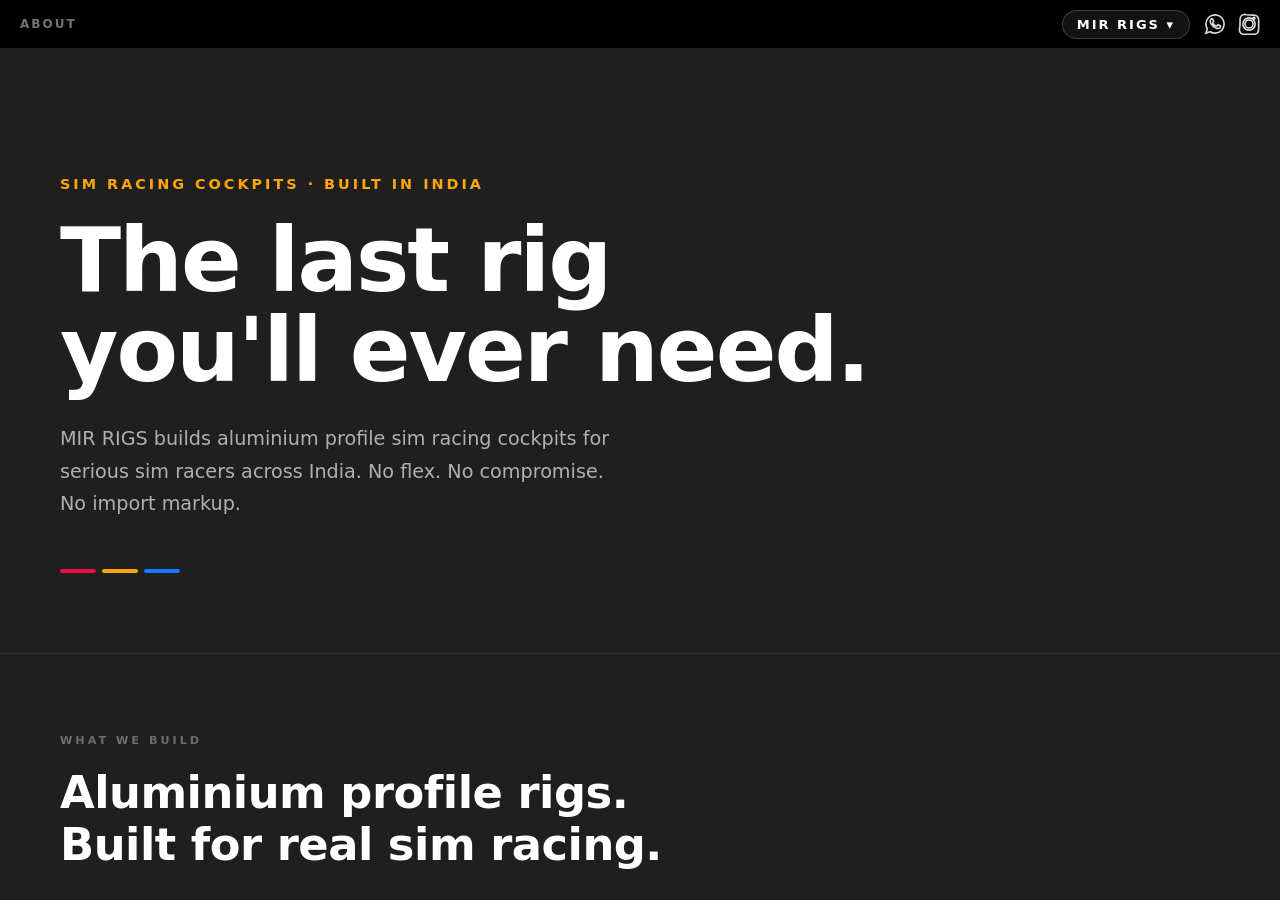
==== commit 4c3104d7: "Add race strategy calculator, dark UI redesign, nav updates" ====
--- a/about/index.html
+++ b/about/index.html
@@ -37,7 +37,7 @@
       <div id="logoDropdown" class="dropdown-menu" role="menu">
         <a href="/" class="dropdown-item">3D Viewer</a>
         <a href="/about" class="dropdown-item active">About</a>
-        <a href="/strategy" class="dropdown-item">Race Strategy</a>
+        <a href="/strategy" class="dropdown-item">Race Strategy <span style="font-size:9px;font-weight:900;letter-spacing:1px;color:#f10c45;background:rgba(241,12,69,0.1);border:1px solid rgba(241,12,69,0.3);border-radius:4px;padding:1px 5px;vertical-align:middle;margin-left:4px;">BETA</span></a>
       </div>
     </div>
 
@@ -58,7 +58,7 @@
 </div>
 
 <!-- ===== CONTENT ===== -->
-<main class="about-main">
+<div class="page-scroll"><main class="about-main">
 
   <!-- HERO -->
   <section class="ab-hero">
--- a/style.css
+++ b/style.css
@@ -432,7 +432,7 @@
   line-height: 1.4;
 
   border-radius: 12px;
-  border: 2px solid rgba(255,255,255,0.12);
+  border: 2px solid #fea700;
 
   pointer-events: none;
   opacity: 0;
--- a/about/about.css
+++ b/about/about.css
@@ -13,12 +13,27 @@
 /* ── Page ── */
 body, html {
   font-family: system-ui, sans-serif;
+  height: 100%;
+  overflow: hidden;
 }
 
 .about-page {
   background: #1f1f1f;
-  min-height: 100vh;
-  color: #ffffff;
+  height: 100%;
+  overflow: hidden;
+  color: #ffffff;
+}
+
+
+/* ── Page scroll container — keeps scrollbar below topbar ── */
+.page-scroll {
+  position: fixed;
+  top: 48px;
+  left: 0;
+  right: 0;
+  bottom: 0;
+  overflow-y: auto;
+  overflow-x: hidden;
 }
 
 /* =========================================================
@@ -68,22 +83,23 @@
 }
 
 #logoDropdownBtn {
-  background: transparent;
-  border: none;
+  background: rgba(255,255,255,0.07);
+  border: 1px solid rgba(255,255,255,0.18);
   color: #fff;
   font-weight: 800;
-  font-size: 14px;
+  font-size: 13px;
   letter-spacing: 2px;
   white-space: nowrap;
   cursor: pointer;
-  padding: 4px 8px;
-  border-radius: 6px;
-  transition: opacity 0.15s ease;
+  padding: 6px 14px;
+  border-radius: 999px;
+  transition: background 0.15s ease, border-color 0.15s ease;
   font-family: system-ui, sans-serif;
 }
 
 #logoDropdownBtn:hover {
-  opacity: 0.75;
+  background: rgba(255,255,255,0.13);
+  border-color: rgba(255,255,255,0.35);
 }
 
 .dropdown-menu {
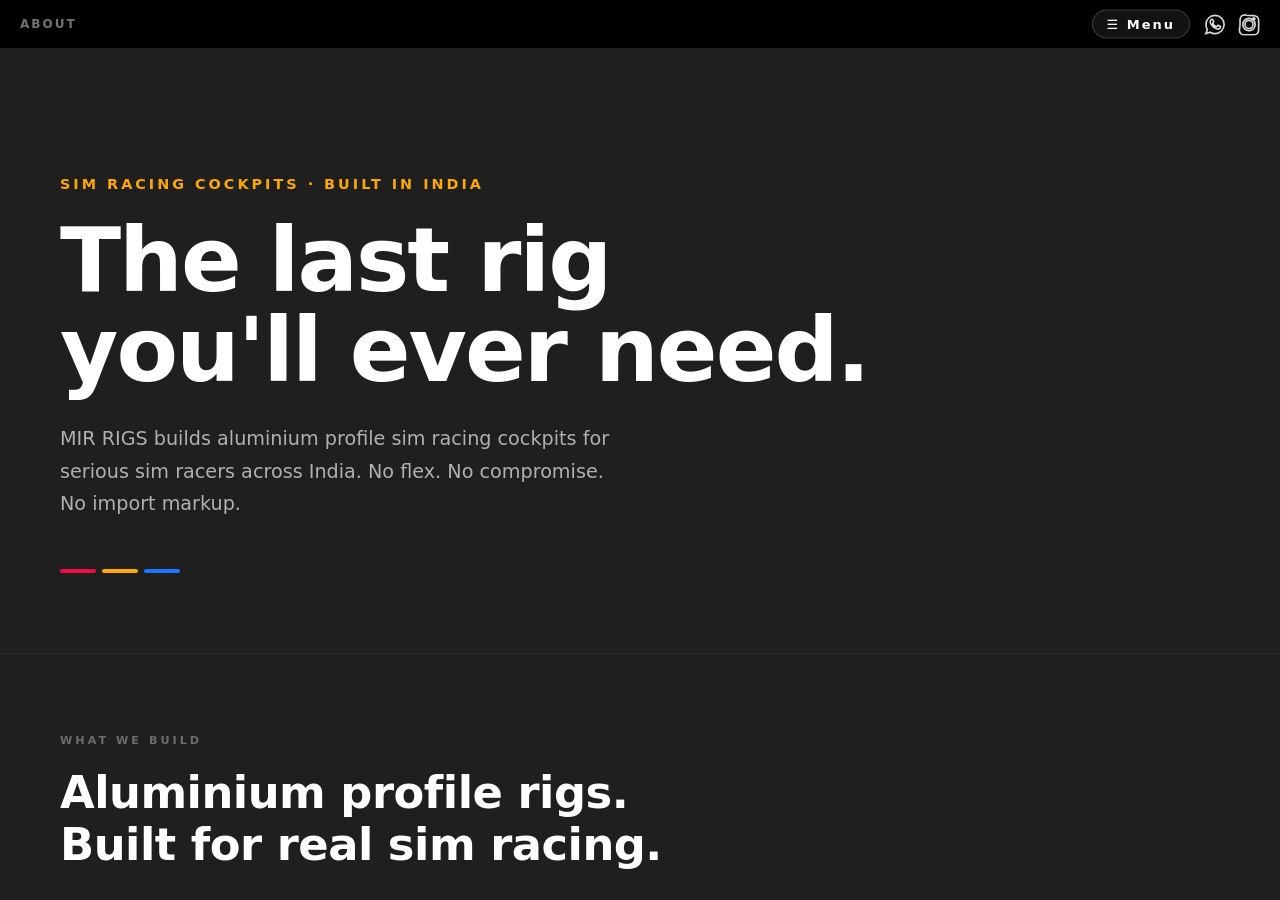
==== commit ba629a6d: "bug fixes and seo" ====
--- a/about/index.html
+++ b/about/index.html
@@ -3,7 +3,7 @@
 <head>
   <meta charset="UTF-8" />
   <meta name="viewport" content="width=device-width, initial-scale=1.0" />
-  <title>MIR RIGS – About</title>
+  <title>About – MIR RIGS</title>
 
   <meta name="description" content="MIR RIGS builds premium aluminium profile sim racing cockpits in India. Compatible with Fanatec, Moza, Simucube, Thrustmaster and more. Based in New Delhi, shipping across India.">
   <meta name="keywords" content="sim racing cockpit India, sim racing rig India, aluminium profile rig, direct drive sim rig, GT cockpit India, sim racing setup India, sim rig Delhi">
@@ -32,7 +32,7 @@
   <div id="rightBlock">
     <div id="logoDropdownWrap">
       <button id="logoDropdownBtn" aria-haspopup="true" aria-expanded="false">
-        MIR RIGS ▾
+        ☰ Menu
       </button>
       <div id="logoDropdown" class="dropdown-menu" role="menu">
         <a href="/" class="dropdown-item">3D Viewer</a>
@@ -149,7 +149,7 @@
           New Delhi – 110048<br>
           India
         </address>
-        <a href="tel:+919999071077" class="ab-phone">+91 99990 71077</a>
+        <a href="https://wa.me/919999071077" target="_blank" class="ab-phone" style="color:#1677ff;">+91 99990 71077</a>
       </div>
       <div class="ab-color-blocks">
         <div style="background:#f10c45;"></div>
--- a/style.css
+++ b/style.css
@@ -22,7 +22,6 @@
 
   display: flex;
   align-items: center;
-  justify-content: space-between;
   padding: 0 20px;
   box-sizing: border-box;
   gap: 12px;
@@ -67,7 +66,10 @@
   display: flex;
   align-items: center;
   gap: 14px;
-  flex-shrink: 0;
+  position: absolute;
+  right: 20px;
+  top: 50%;
+  transform: translateY(-50%);
 }
 
 /* ================== LOGO DROPDOWN BUTTON ================== */
@@ -415,7 +417,41 @@
   margin-top: 12px;
   font-size: 0.82rem;
   color: rgba(255,255,255,0.4);
-  line-height: 1.6;
+  line-height: 1.8;
+  text-align: center;
+}
+
+/* ── Overlay stacked contact rows ── */
+.overlay-contacts {
+  margin-top: 10px;
+  display: flex;
+  flex-direction: column;
+  gap: 8px;
+  align-items: center;
+}
+
+.overlay-contact-row {
+  display: flex;
+  align-items: center;
+  gap: 8px;
+}
+
+.overlay-contact-label {
+  font-size: 0.82rem;
+  color: rgba(255,255,255,0.4);
+  font-weight: 500;
+}
+
+/* ── Overlay contact links ── */
+.overlay-link {
+  color: #1677ff;
+  text-decoration: none;
+  font-weight: 700;
+  font-size: 0.82rem;
+}
+
+.overlay-link:hover {
+  text-decoration: underline;
 }
 
 /* ================== TOOLTIP ================== */
@@ -485,6 +521,23 @@
   0%   { transform: rotate(0deg);   opacity: 0.4; }
   50%  { transform: rotate(180deg); opacity: 1;   }
   100% { transform: rotate(360deg); opacity: 0.4; }
+}
+
+/* ================== VIEWER BRAND WATERMARK ================== */
+#viewerBrand {
+  position: fixed;
+  top: calc(var(--topbar-height) + 12px);
+  right: 16px;
+
+  color: rgba(255,255,255,0.22);
+  font-size: 11px;
+  font-weight: 800;
+  letter-spacing: 3px;
+  text-transform: uppercase;
+
+  pointer-events: none;
+  user-select: none;
+  z-index: 5;
 }
 
 /* ================== SPEC VISIBILITY ================== */
@@ -526,17 +579,12 @@
     height: 28px;
   }
 
-  #logoDropdownBtn {
-    font-size: 11px;
-    letter-spacing: 1px;
-  }
-
   #socials a {
     width: 20px;
     height: 20px;
   }
 
-  #orbitHint { display: none; }
+  /* orbitHint is intentionally NOT hidden here — shown in 3D area */
 
   #ui {
     position: fixed;
@@ -616,11 +664,13 @@
 
   #tooltip {
     min-width: 180px;
-    max-width: calc(100vw - 24px);
+    max-width: calc(100vw - 16px);
+    text-align: center;
   }
 
   #tooltip.spec-tooltip {
-    max-width: calc(100vw - 24px);
+    max-width: calc(100vw - 16px);
+    text-align: center;
   }
 
   .dropdown-menu {
--- a/about/about.css
+++ b/about/about.css
@@ -50,7 +50,6 @@
   z-index: 20;
   display: flex;
   align-items: center;
-  justify-content: space-between;
   padding: 0 20px;
   box-sizing: border-box;
   gap: 12px;
@@ -59,7 +58,7 @@
 #specSwitch {
   display: flex;
   gap: 8px;
-  flex-shrink: 0;
+  flex: 1;
   align-items: center;
 }
 
@@ -75,12 +74,16 @@
   display: flex;
   align-items: center;
   gap: 14px;
-  flex-shrink: 0;
+  position: absolute;
+  right: 20px;
+  top: 50%;
+  transform: translateY(-50%);
 }
 
 #logoDropdownWrap {
   position: relative;
 }
+
 
 #logoDropdownBtn {
   background: rgba(255,255,255,0.07);
@@ -382,7 +385,6 @@
 
 .ab-contact-inner {
   display: flex;
-  justify-content: space-between;
   align-items: flex-end;
   gap: 40px;
 }
@@ -432,6 +434,16 @@
 
 /* ── Mobile ── */
 @media (max-width: 700px) {
+  #topbar {
+    padding: 0 12px;
+    gap: 8px;
+  }
+
+  #socials a {
+    width: 20px;
+    height: 20px;
+  }
+
   .ab-hero,
   .ab-section,
   .ab-india,
@@ -463,4 +475,15 @@
   .ab-color-blocks {
     display: none;
   }
+}
+
+@media (orientation: portrait) {
+  #topbar {
+    padding: 0 12px;
+    gap: 8px;
+  }
+
+  #specSwitch {
+    flex: 1;
+  }
 }
